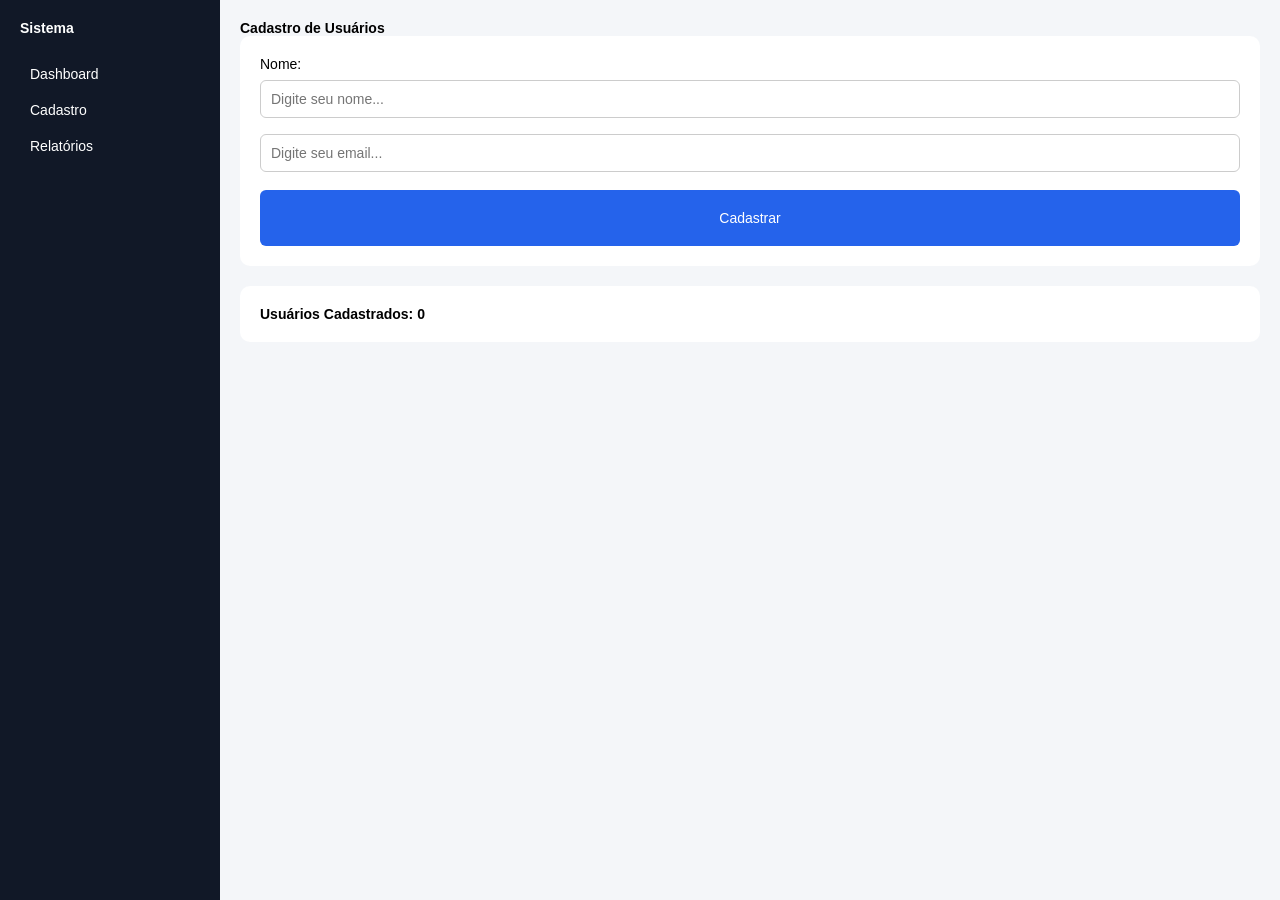
==== Atividade/index.html @ cbc3fa95 "aprendendo html e csss" ====
<!DOCTYPE html>
<html lang="pt-br">
<head>
    <meta charset="UTF-8">
    <meta name="viewport" content="width=device-width, initial-scale=1.0">
    <title>Mini Sistema</title>
    <link rel="stylesheet" href="css/estilo.css">
</head>
<body>
    <div class="container">
        <aside class="sidebar">
            <h2>Sistema</h2>
            <a href="#">Dashboard</a>
            <a href="#">Cadastro</a>
            <a href="#">Relatórios</a>
        </aside>

        <main class="content">
            <header>
                <h1>Cadastro de Usuários</h1>
            </header>


            <!-- FORMULARIO DE CADASTRO -->
            <section class="card">
                <form onsubmit="cadastrar(event)">
                    <label for="nome">Nome: </label>
                    <input type="text" name="nome" id="nome" placeholder="Digite seu nome...">
                    <input type="email" name="email" id="email" placeholder="Digite seu email...">

                    <button type="submit">Cadastrar</button>
                </form>
            </section>

            <!-- LISTA DE USUARIO CADASTRADOS -->
            <section class="card">
                <h1>Usuários Cadastrados: <span id="userCount">0</span></h1>
                <ul id="lista"></ul>
            </section>
        </main>
    </div>

    <script src="js/scripts.js"></script>
</body>
</html>
---- Atividade/css/estilo.css ----
* {
  margin: 0;
  padding: 0;
  box-sizing: border-box;
  font-size: 14px;
  font-family: "Segoe UI", Tahoma, Geneva, Verdana, sans-serif;
}

body {
  background-color: #f4f6f9;
}
.container {
  display: flex;
}

.sidebar {
  width: 220px;
  height: 100dvh;
  background-color: #111827;
  color: white;
  padding: 20px;
  position: fixed;
}
.sidebar h2 {
  margin-bottom: 20px;
}

.sidebar a {
  display: block;
  color: white;
  text-decoration: none;
  padding: 10px;
  border-radius: 6px;
  transition: 0.3s;
}

.sidebar a:hover {
  background-color: #2563eb;
}

.content {
  margin-left: 220px;
  padding: 20px;
  width: 100%;
}

.topbar {
  background-color: white;
  padding: 12px;
  border-radius: 10px;
  margin-bottom: 20px;
}

.card {
  background-color: white;
  padding: 20px;
  border-radius: 10px;
  margin-bottom: 20px;
}

input {
  width: 100%;
  padding: 10px;
  margin: 8px 0px;
  border: 1px solid #ccc;
  border-radius: 6px;
}

button {
  background-color: #2563eb;
  color: white;
  padding: 20px;
  width: 100%;
  border-radius: 6px;
  cursor: pointer;
  transition: 300ms;
  border: none;
  margin-top: 10px;
}
button:hover {
  background-color: #1d4ed8;
  transform: scale(1.02);
}

ul {
  list-style: none;
}

li {
  background-color: #f1f5f9;
  padding: 10px;
  margin-top: 8px;
  border-radius: 6px;
  transition: 0.5s;
}

li:hover {
  background-color: #e2e8f0;
  transform: translateX(5px);
}
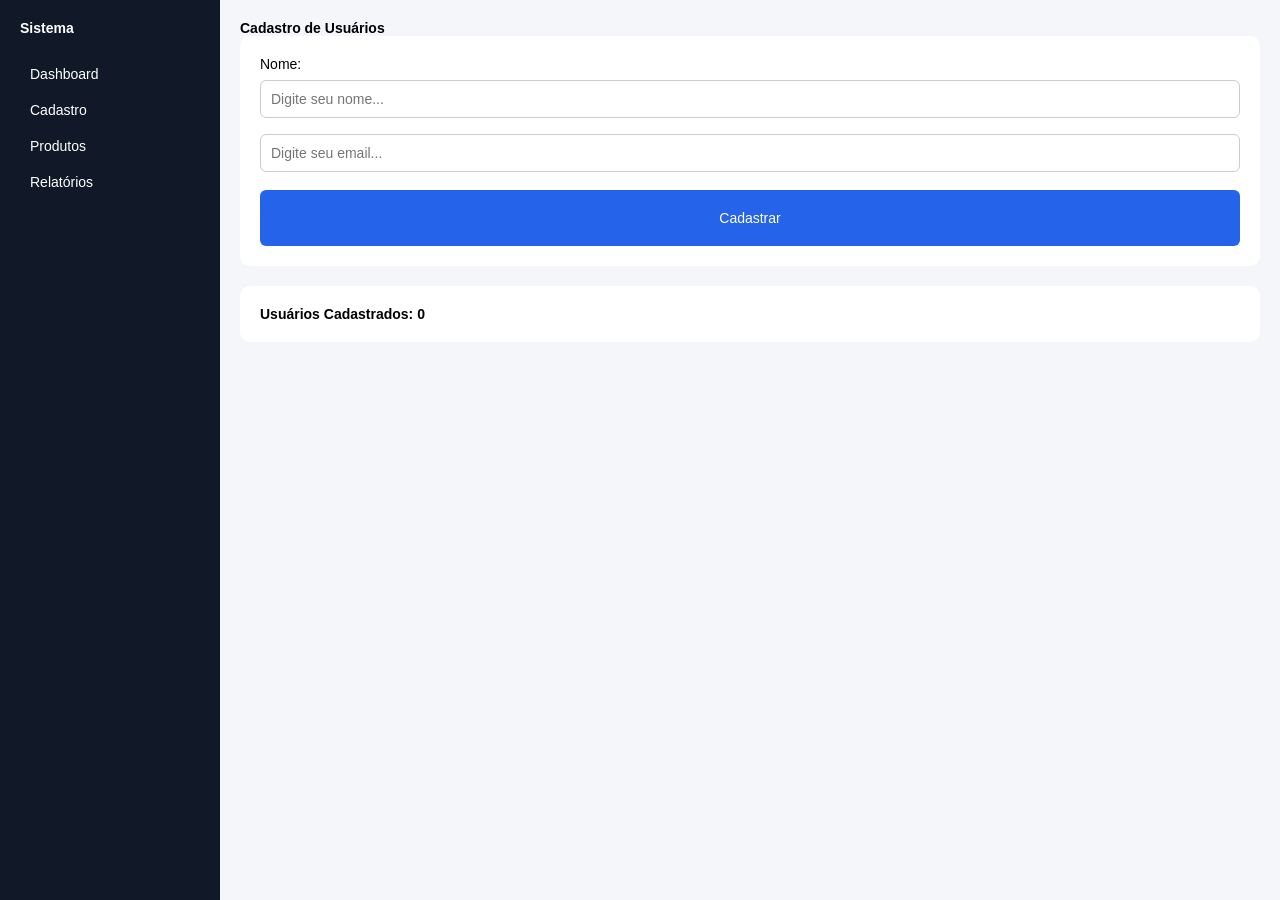
==== commit 8913438c: "ativ dipa" ====
--- a/Atividade/index.html
+++ b/Atividade/index.html
@@ -4,14 +4,15 @@
     <meta charset="UTF-8">
     <meta name="viewport" content="width=device-width, initial-scale=1.0">
     <title>Mini Sistema</title>
-    <link rel="stylesheet" href="css/estilo.css">
+   <link rel="stylesheet" href="css/estilo.css">
 </head>
 <body>
     <div class="container">
         <aside class="sidebar">
             <h2>Sistema</h2>
-            <a href="#">Dashboard</a>
-            <a href="#">Cadastro</a>
+            <a href="index.html">Dashboard</a>
+            <a href="index.html">Cadastro</a>
+            <a href="produtos.html">Produtos</a>
             <a href="#">Relatórios</a>
         </aside>
 
--- a/Atividade/css/estilo.css
+++ b/Atividade/css/estilo.css
@@ -98,3 +98,24 @@
   background-color: #e2e8f0;
   transform: translateX(5px);
 }
+
+table{
+  width:100%;
+  border-collapse: collapse;
+  margin-top:20px;
+}
+
+th, td{
+  border:1px solid #ccc;
+  padding:10px;
+  text-align:center;
+}
+
+th{
+  background:#2563eb;
+  color:white;
+}
+
+hr{
+  margin:20px 0;
+}
